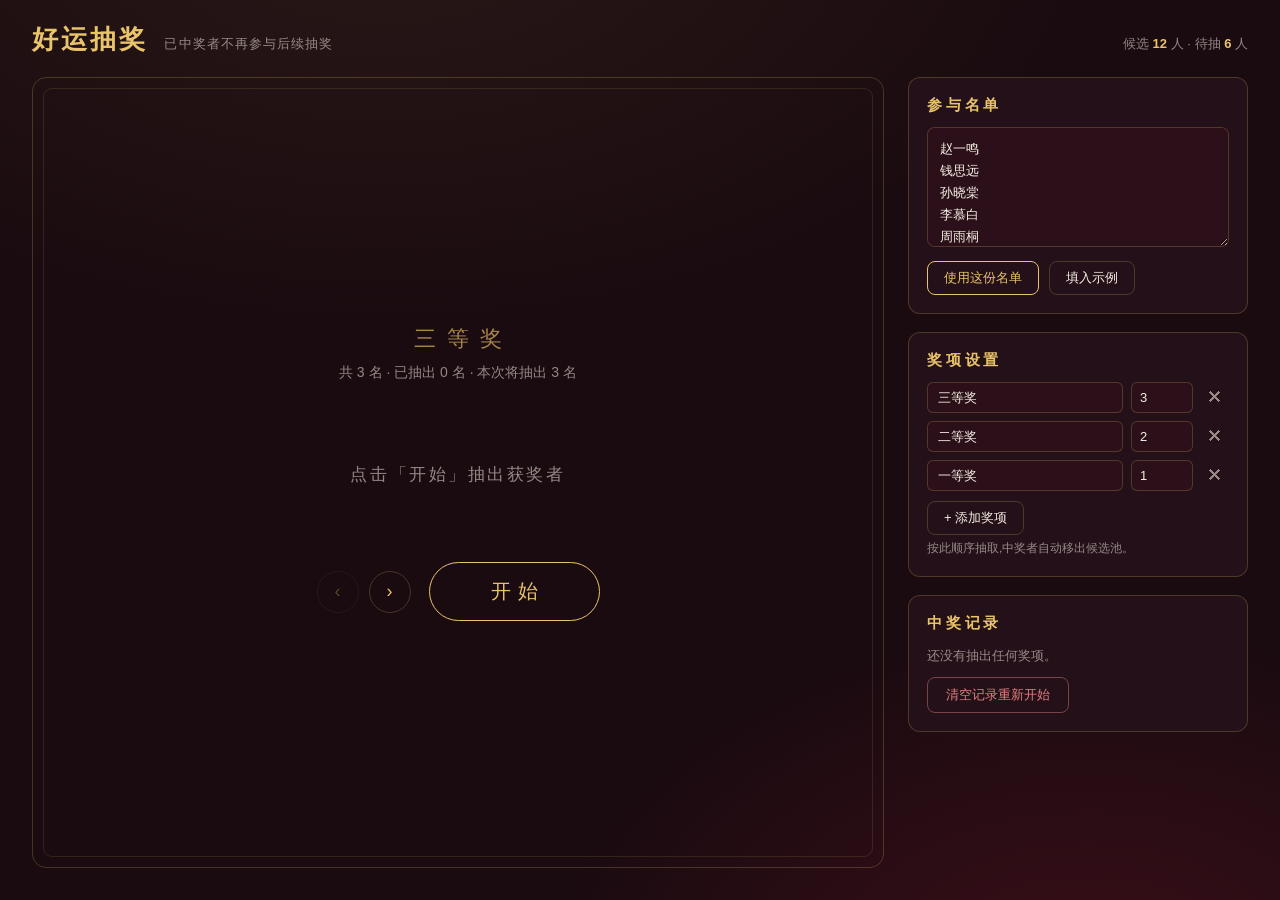
==== lottery.html @ 7a5705f5 "22 #comment 新增网页版抽奖程序:多奖项等级、不放回抽取、滚动动画" ====
<!DOCTYPE html>
<html lang="zh-CN">
<head>
<meta charset="UTF-8">
<meta name="viewport" content="width=device-width, initial-scale=1.0">
<title>好运抽奖</title>
<style>
  :root {
    --bg: #1a0b10;
    --bg-soft: #2b1019;
    --bg-panel: #241018;
    --gold: #e9c46a;
    --gold-bright: #ffe3a1;
    --gold-dim: #a5854a;
    --ivory: #f5efe4;
    --ivory-dim: rgba(245, 239, 228, .55);
    --line: rgba(233, 196, 106, .22);
    --serif: "Noto Serif SC", "Songti SC", "STSong", "SimSun", serif;
    --sans: "PingFang SC", "Hiragino Sans GB", "Microsoft YaHei", sans-serif;
  }
  * { box-sizing: border-box; margin: 0; padding: 0; }
  html, body { height: 100%; }
  body {
    font-family: var(--sans);
    background:
      radial-gradient(1200px 700px at 30% -10%, rgba(233, 196, 106, .07), transparent 60%),
      radial-gradient(900px 600px at 85% 110%, rgba(120, 20, 40, .35), transparent 60%),
      var(--bg);
    color: var(--ivory);
    display: flex;
    flex-direction: column;
  }

  header {
    padding: 22px 32px 0;
    display: flex;
    align-items: baseline;
    gap: 16px;
  }
  header h1 {
    font-family: var(--serif);
    font-weight: 600;
    font-size: 26px;
    letter-spacing: .12em;
    color: var(--gold);
  }
  header .sub {
    font-size: 13px;
    color: var(--ivory-dim);
    letter-spacing: .08em;
  }
  header .status {
    margin-left: auto;
    font-size: 13px;
    color: var(--ivory-dim);
  }
  header .status b { color: var(--gold); font-weight: 600; }

  main {
    flex: 1;
    display: flex;
    gap: 0;
    padding: 20px 32px 32px;
    min-height: 0;
  }

  /* ---------- 左侧舞台 ---------- */
  .stage {
    flex: 1;
    display: flex;
    flex-direction: column;
    align-items: center;
    justify-content: center;
    text-align: center;
    border: 1px solid var(--line);
    border-radius: 14px;
    padding: 40px 32px;
    position: relative;
    overflow: hidden;
  }
  .stage::before {
    content: "";
    position: absolute;
    inset: 10px;
    border: 1px solid rgba(233, 196, 106, .12);
    border-radius: 9px;
    pointer-events: none;
  }
  .prize-title {
    font-family: var(--serif);
    font-size: 22px;
    letter-spacing: .5em;
    text-indent: .5em;
    color: var(--gold-dim);
  }
  .prize-meta {
    margin-top: 10px;
    font-size: 14px;
    color: var(--ivory-dim);
  }

  .reel {
    margin: 44px 0 40px;
    min-height: 96px;
    display: flex;
    flex-wrap: wrap;
    justify-content: center;
    align-items: center;
    gap: 14px 36px;
    max-width: 100%;
  }
  .reel .name {
    font-family: var(--serif);
    font-size: clamp(38px, 7vw, 72px);
    font-weight: 600;
    letter-spacing: .1em;
    color: var(--ivory);
    transition: opacity .12s;
  }
  .reel.rolling .name { color: var(--ivory-dim); }
  .reel.settled .name {
    color: var(--gold-bright);
    text-shadow: 0 0 34px rgba(233, 196, 106, .45);
  }
  .reel.settled .name .suffix {
    font-size: .42em;
    color: var(--gold);
    letter-spacing: .2em;
    margin-left: .3em;
  }
  .reel .placeholder {
    font-size: 17px;
    color: var(--ivory-dim);
    letter-spacing: .15em;
  }

  .controls { display: flex; gap: 18px; align-items: center; }
  .btn-draw {
    font-family: var(--serif);
    font-size: 20px;
    letter-spacing: .35em;
    text-indent: .35em;
    padding: 15px 54px;
    border-radius: 999px;
    cursor: pointer;
    border: 1px solid var(--gold);
    background: transparent;
    color: var(--gold);
    transition: background .2s, color .2s, box-shadow .2s;
  }
  .btn-draw:hover:not(:disabled) {
    background: rgba(233, 196, 106, .12);
    box-shadow: 0 0 30px rgba(233, 196, 106, .18);
  }
  .btn-draw.stop {
    background: var(--gold);
    color: #241018;
    border-color: var(--gold);
  }
  .btn-draw.stop:hover { box-shadow: 0 0 36px rgba(233, 196, 106, .5); }
  .btn-draw:disabled { opacity: .35; cursor: not-allowed; }
  .btn-draw:focus-visible, button:focus-visible, input:focus-visible, textarea:focus-visible {
    outline: 2px solid var(--gold-bright);
    outline-offset: 2px;
  }
  .prize-nav {
    display: flex;
    gap: 10px;
  }
  .btn-nav {
    width: 42px; height: 42px;
    border-radius: 50%;
    border: 1px solid var(--line);
    background: transparent;
    color: var(--gold);
    font-size: 18px;
    cursor: pointer;
  }
  .btn-nav:hover:not(:disabled) { background: rgba(233, 196, 106, .1); }
  .btn-nav:disabled { opacity: .3; cursor: not-allowed; }

  /* ---------- 右侧栏 ---------- */
  .panel {
    width: 340px;
    margin-left: 24px;
    display: flex;
    flex-direction: column;
    gap: 18px;
    overflow-y: auto;
    flex-shrink: 0;
  }
  .card {
    background: var(--bg-panel);
    border: 1px solid var(--line);
    border-radius: 12px;
    padding: 18px;
  }
  .card h2 {
    font-family: var(--serif);
    font-size: 15px;
    font-weight: 600;
    letter-spacing: .25em;
    color: var(--gold);
    margin-bottom: 12px;
  }

  textarea {
    width: 100%;
    height: 120px;
    resize: vertical;
    background: var(--bg-soft);
    border: 1px solid var(--line);
    border-radius: 8px;
    color: var(--ivory);
    font-family: var(--sans);
    font-size: 13px;
    line-height: 1.7;
    padding: 10px 12px;
  }
  .row-btns { display: flex; gap: 10px; margin-top: 10px; }
  .btn {
    padding: 7px 16px;
    border-radius: 8px;
    border: 1px solid var(--line);
    background: transparent;
    color: var(--ivory);
    font-size: 13px;
    cursor: pointer;
  }
  .btn:hover { background: rgba(233, 196, 106, .1); }
  .btn.primary { border-color: var(--gold); color: var(--gold); }

  .prize-row {
    display: flex;
    gap: 8px;
    align-items: center;
    margin-bottom: 8px;
  }
  .prize-row input[type="text"] {
    flex: 1;
    min-width: 0;
    background: var(--bg-soft);
    border: 1px solid var(--line);
    border-radius: 6px;
    color: var(--ivory);
    padding: 7px 10px;
    font-size: 13px;
  }
  .prize-row input[type="number"] {
    width: 62px;
    background: var(--bg-soft);
    border: 1px solid var(--line);
    border-radius: 6px;
    color: var(--ivory);
    padding: 7px 8px;
    font-size: 13px;
  }
  .prize-row .btn-del {
    width: 28px; height: 28px;
    border: none;
    background: transparent;
    color: var(--ivory-dim);
    font-size: 16px;
    cursor: pointer;
    border-radius: 6px;
    flex-shrink: 0;
  }
  .prize-row .btn-del:hover { color: #e08080; background: rgba(224, 128, 128, .1); }
  .hint { font-size: 12px; color: var(--ivory-dim); margin-top: 4px; line-height: 1.6; }

  .result-list { display: flex; flex-direction: column; gap: 12px; }
  .result-item .r-name {
    font-family: var(--serif);
    font-size: 14px;
    letter-spacing: .2em;
    color: var(--gold);
    margin-bottom: 6px;
  }
  .result-item .r-people {
    font-size: 14px;
    line-height: 1.8;
    color: var(--ivory);
  }
  .result-item .r-people span { margin-right: 12px; }
  .empty-tip { font-size: 13px; color: var(--ivory-dim); line-height: 1.7; }

  .btn-reset {
    align-self: flex-start;
    padding: 8px 18px;
    border-radius: 8px;
    border: 1px solid rgba(224, 128, 128, .45);
    background: transparent;
    color: #e08080;
    font-size: 13px;
    cursor: pointer;
  }
  .btn-reset:hover { background: rgba(224, 128, 128, .1); }

  /* ---------- 响应式 ---------- */
  @media (max-width: 860px) {
    main { flex-direction: column; padding: 16px; }
    .panel { width: 100%; margin-left: 0; }
    header { padding: 16px 16px 0; }
    .stage { padding: 28px 16px; }
  }

  @media (prefers-reduced-motion: reduce) {
    .reel .name { transition: none; }
    .btn-draw { transition: none; }
  }
</style>
</head>
<body>

<header>
  <h1>好运抽奖</h1>
  <span class="sub">已中奖者不再参与后续抽奖</span>
  <span class="status">候选 <b id="statPool">0</b> 人 · 待抽 <b id="statRemain">0</b> 人</span>
</header>

<main>
  <section class="stage">
    <div class="prize-title" id="prizeTitle">—</div>
    <div class="prize-meta" id="prizeMeta"></div>
    <div class="reel" id="reel"><span class="placeholder">先在右侧填写名单</span></div>
    <div class="controls">
      <div class="prize-nav">
        <button class="btn-nav" id="prevPrize" title="上一个奖项">‹</button>
        <button class="btn-nav" id="nextPrize" title="下一个奖项">›</button>
      </div>
      <button class="btn-draw" id="drawBtn">开始</button>
    </div>
  </section>

  <aside class="panel">
    <div class="card">
      <h2>参与名单</h2>
      <textarea id="roster" placeholder="每行一位,直接粘贴即可&#10;张三&#10;李四"></textarea>
      <div class="row-btns">
        <button class="btn primary" id="applyRoster">使用这份名单</button>
        <button class="btn" id="fillSample">填入示例</button>
      </div>
    </div>

    <div class="card">
      <h2>奖项设置</h2>
      <div id="prizeRows"></div>
      <div class="row-btns">
        <button class="btn" id="addPrize">+ 添加奖项</button>
      </div>
      <p class="hint">按此顺序抽取,中奖者自动移出候选池。</p>
    </div>

    <div class="card">
      <h2>中奖记录</h2>
      <div class="result-list" id="results">
        <p class="empty-tip">还没有抽出任何奖项。</p>
      </div>
      <div class="row-btns">
        <button class="btn-reset" id="resetBtn">清空记录重新开始</button>
      </div>
    </div>
  </aside>
</main>

<script>
(function () {
  "use strict";

  var $ = function (id) { return document.getElementById(id); };
  var rosterEl = $("roster"), reelEl = $("reel"), drawBtn = $("drawBtn"),
      prizeTitleEl = $("prizeTitle"), prizeMetaEl = $("prizeMeta"),
      resultsEl = $("results"), prizeRowsEl = $("prizeRows"),
      statPoolEl = $("statPool"), statRemainEl = $("statRemain"),
      prevBtn = $("prevPrize"), nextBtn = $("nextPrize");

  var state = {
    pool: [],        // 候选池(已移除中奖者)
    prizes: [        // { name, count }
      { name: "三等奖", count: 3 },
      { name: "二等奖", count: 2 },
      { name: "一等奖", count: 1 }
    ],
    winners: [ [], [], [] ],  // 与 prizes 索引对应
    current: 0,      // 当前奖项索引
    rolling: false,
    timer: null
  };

  var SAMPLE = ["赵一鸣", "钱思远", "孙晓棠", "李慕白", "周雨桐", "吴天佑",
                "郑安琪", "王泽宇", "冯可欣", "陈嘉树", "褚月华", "卫东黎"];

  /* ---------- 名单 ---------- */

  function parseRoster(text) {
    var seen = {}, list = [];
    text.split(/\r?\n/).forEach(function (line) {
      var name = line.trim();
      if (name && !seen[name]) { seen[name] = true; list.push(name); }
    });
    return list;
  }

  function applyRoster() {
    if (state.rolling) return;
    var list = parseRoster(rosterEl.value);
    if (!list.length) {
      alert("名单是空的:请至少填写一位参与者。");
      return;
    }
    state.pool = list.slice();
    resetResults(false);
    renderAll();
  }

  /* ---------- 奖项 ---------- */

  function remainingOf(i) {
    var p = state.prizes[i];
    if (!p) return 0;
    return Math.max(0, p.count - state.winners[i].length);
  }

  function readPrizeInputs() {
    var rows = prizeRowsEl.querySelectorAll(".prize-row");
    state.prizes = [];
    rows.forEach(function (row) {
      var name = row.querySelector("input[type=text]").value.trim() || "未命名奖项";
      var count = Math.max(1, parseInt(row.querySelector("input[type=number]").value, 10) || 1);
      state.prizes.push({ name: name, count: count });
    });
    // 中奖记录随奖项行同步增删
    var winners = [];
    rows.forEach(function (row, i) {
      winners.push(state.winners[i] ? state.winners[i].slice() : []);
    });
    state.winners = winners;
    state.current = Math.min(state.current, Math.max(0, state.prizes.length - 1));
  }

  function renderPrizeRows() {
    prizeRowsEl.innerHTML = "";
    state.prizes.forEach(function (p, i) {
      var row = document.createElement("div");
      row.className = "prize-row";
      row.innerHTML =
        '<input type="text" value="" aria-label="奖项名称">' +
        '<input type="number" min="1" value="" aria-label="中奖人数">' +
        '<button class="btn-del" title="删除该奖项">✕</button>';
      row.querySelector("input[type=text]").value = p.name;
      row.querySelector("input[type=number]").value = p.count;
      row.querySelector("input[type=text]").addEventListener("input", function () {
        this.value && (state.prizes[i].name = this.value.trim() || "未命名奖项");
        renderPrizeMeta(); renderResults();
      });
      row.querySelector("input[type=number]").addEventListener("input", function () {
        var v = Math.max(1, parseInt(this.value, 10) || 1);
        state.prizes[i].count = v;
        renderPrizeMeta(); updateStats();
      });
      row.querySelector(".btn-del").addEventListener("click", function () {
        if (state.rolling) return;
        state.prizes.splice(i, 1);
        state.winners.splice(i, 1);
        if (state.current >= state.prizes.length) state.current = state.prizes.length - 1;
        renderPrizeRows(); renderAll();
      });
      prizeRowsEl.appendChild(row);
    });
  }

  /* ---------- 渲染 ---------- */

  function renderPrizeMeta() {
    var p = state.prizes[state.current];
    if (!p) {
      prizeTitleEl.textContent = "—";
      prizeMetaEl.textContent = "请在右侧添加奖项";
      return;
    }
    prizeTitleEl.textContent = p.name;
    var left = remainingOf(state.current);
    var drawn = state.winners[state.current].length;
    prizeMetaEl.textContent = "共 " + p.count + " 名 · 已抽出 " + drawn + " 名" +
      (left ? " · 本次将抽出 " + left + " 名" : " · 本奖项已抽完");
  }

  function renderReel(names, mode) {
    reelEl.className = "reel " + (mode || "");
    reelEl.innerHTML = "";
    if (!names || !names.length) {
      var tip = document.createElement("span");
      tip.className = "placeholder";
      tip.textContent = mode === "settled"
        ? "本奖项已抽完,切换到下一个奖项吧"
        : (state.pool.length ? "点击「开始」抽出获奖者" : "先在右侧填写名单");
      reelEl.appendChild(tip);
      return;
    }
    names.forEach(function (n, idx) {
      var el = document.createElement("span");
      el.className = "name";
      el.textContent = n;
      if (mode === "settled" && names.length > 1) {
        var suf = document.createElement("span");
        suf.className = "suffix";
        suf.textContent = "第 " + (idx + 1) + " 名";
        el.appendChild(suf);
      }
      reelEl.appendChild(el);
    });
  }

  function renderResults() {
    resultsEl.innerHTML = "";
    var any = false;
    state.prizes.forEach(function (p, i) {
      if (!state.winners[i] || !state.winners[i].length) return;
      any = true;
      var item = document.createElement("div");
      item.className = "result-item";
      var name = document.createElement("div");
      name.className = "r-name";
      name.textContent = p.name;
      var people = document.createElement("div");
      people.className = "r-people";
      state.winners[i].forEach(function (w) {
        var s = document.createElement("span");
        s.textContent = w;
        people.appendChild(s);
      });
      item.appendChild(name);
      item.appendChild(people);
      resultsEl.appendChild(item);
    });
    if (!any) {
      var tip = document.createElement("p");
      tip.className = "empty-tip";
      tip.textContent = "还没有抽出任何奖项。";
      resultsEl.appendChild(tip);
    }
  }

  function updateStats() {
    statPoolEl.textContent = state.pool.length;
    var remain = 0;
    state.prizes.forEach(function (p, i) { remain += remainingOf(i); });
    statRemainEl.textContent = Math.min(remain, state.pool.length);
  }

  function renderNav() {
    prevBtn.disabled = state.current <= 0;
    nextBtn.disabled = state.current >= state.prizes.length - 1;
  }

  function renderAll() {
    renderPrizeMeta();
    renderReel(null, "");
    renderResults();
    updateStats();
    renderNav();
    drawBtn.textContent = "开始";
    drawBtn.classList.remove("stop");
  }

  /* ---------- 抽奖 ---------- */

  function sample(list, n) {
    var arr = list.slice();
    for (var i = arr.length - 1; i > 0; i--) {
      var j = Math.floor(Math.random() * (i + 1));
      var t = arr[i]; arr[i] = arr[j]; arr[j] = t;
    }
    return arr.slice(0, n);
  }

  var DELAYS = [55, 60, 68, 80, 95, 115, 145, 185, 240, 320, 420];

  function startRolling() {
    var p = state.prizes[state.current];
    if (!p) { alert("请先在右侧添加奖项。"); return; }
    var n = remainingOf(state.current);
    if (n <= 0) { alert("「" + p.name + "」已抽完,请切换到下一个奖项。"); return; }
    if (state.pool.length < n) {
      alert("候选只剩 " + state.pool.length + " 人,不够抽出 " + n + " 名。\n可降低奖项人数或清空记录重新开始。");
      return;
    }
    state.rolling = true;
    drawBtn.textContent = "停 止";
    drawBtn.classList.add("stop");
    renderReel(sample(state.pool, Math.min(n, state.pool.length)), "rolling");

    var step = 0;
    var reduced = window.matchMedia("(prefers-reduced-motion: reduce)").matches;
    if (reduced) { finalize(); return; }

    (function tick() {
      renderReel(sample(state.pool, Math.min(n, state.pool.length)), "rolling");
      step++;
      if (step < DELAYS.length) {
        state.timer = setTimeout(tick, DELAYS[step]);
      } else {
        finalize();
      }
    })();
  }

  function finalize() {
    clearTimeout(state.timer);
    var p = state.prizes[state.current];
    var n = Math.min(remainingOf(state.current), state.pool.length);
    var picked = sample(state.pool, n);
    picked.forEach(function (w) {
      state.pool.splice(state.pool.indexOf(w), 1);
      state.winners[state.current].push(w);
    });
    state.rolling = false;
    drawBtn.textContent = "开始";
    drawBtn.classList.remove("stop");
    renderReel(picked, "settled");
    renderResults();
    renderPrizeMeta();
    updateStats();
    renderNav();
    // 当前奖项抽完且后面还有未抽完的奖项,自动切过去
    if (remainingOf(state.current) === 0) {
      for (var i = state.current + 1; i < state.prizes.length; i++) {
        if (remainingOf(i) > 0) { state.current = i; break; }
      }
      renderPrizeMeta();
      renderNav();
    }
  }

  function stopRolling() {
    if (!state.rolling) return;
    finalize();
  }

  /* ---------- 重置 ---------- */

  function resetResults(repaint) {
    state.winners = state.prizes.map(function () { return []; });
    state.current = 0;
    // 池 = 名单原文重新解析
    state.pool = parseRoster(rosterEl.value);
    state.rolling = false;
    clearTimeout(state.timer);
    if (repaint !== false) renderAll();
  }

  /* ---------- 事件 ---------- */

  drawBtn.addEventListener("click", function () {
    state.rolling ? stopRolling() : startRolling();
  });
  prevBtn.addEventListener("click", function () {
    if (state.rolling) return;
    if (state.current > 0) { state.current--; renderPrizeMeta(); renderReel(null, ""); renderNav(); }
  });
  nextBtn.addEventListener("click", function () {
    if (state.rolling) return;
    if (state.current < state.prizes.length - 1) { state.current++; renderPrizeMeta(); renderReel(null, ""); renderNav(); }
  });
  $("applyRoster").addEventListener("click", applyRoster);
  $("fillSample").addEventListener("click", function () {
    rosterEl.value = SAMPLE.join("\n");
  });
  $("addPrize").addEventListener("click", function () {
    if (state.rolling) return;
    readPrizeInputs();
    state.prizes.push({ name: "新奖项", count: 1 });
    state.winners.push([]);
    renderPrizeRows(); renderPrizeMeta(); renderNav(); updateStats();
  });
  $("resetBtn").addEventListener("click", function () {
    if (state.rolling) return;
    if (!confirm("确定清空全部中奖记录并恢复完整名单吗?")) return;
    resetResults(true);
  });

  /* ---------- 初始 ---------- */

  rosterEl.value = SAMPLE.join("\n");
  applyRoster();
  renderPrizeRows();
})();
</script>
</body>
</html>
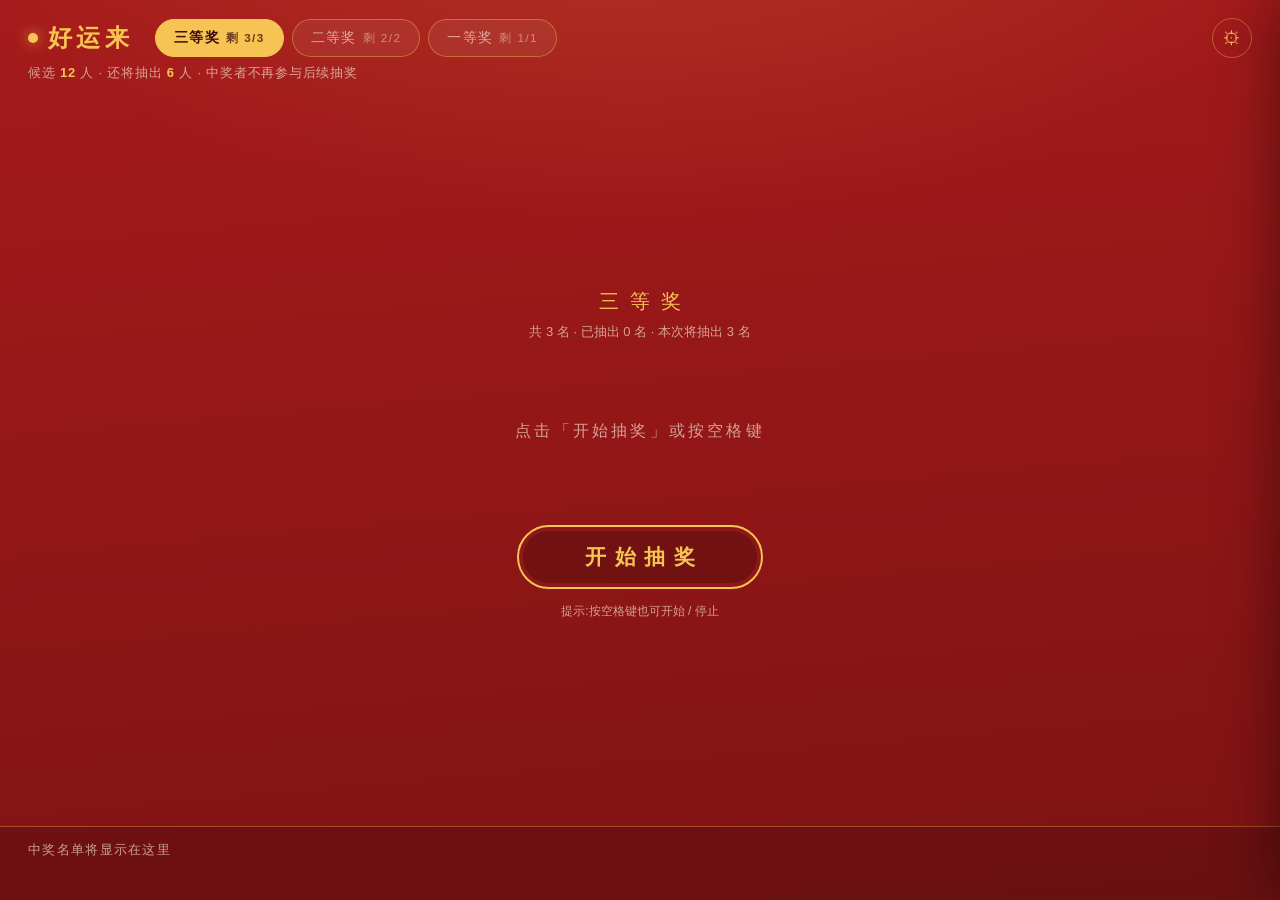
==== commit 84bdde71: "22 #comment 重写抽奖程序视觉版:朱砂红提金配色、奖项标签页、设置抽屉、空格键操作" ====
--- a/lottery.html
+++ b/lottery.html
@@ -3,18 +3,17 @@
 <head>
 <meta charset="UTF-8">
 <meta name="viewport" content="width=device-width, initial-scale=1.0">
-<title>好运抽奖</title>
+<title>好运来 · 抽奖</title>
 <style>
   :root {
-    --bg: #1a0b10;
-    --bg-soft: #2b1019;
-    --bg-panel: #241018;
-    --gold: #e9c46a;
-    --gold-bright: #ffe3a1;
-    --gold-dim: #a5854a;
-    --ivory: #f5efe4;
-    --ivory-dim: rgba(245, 239, 228, .55);
-    --line: rgba(233, 196, 106, .22);
+    --red: #a61b1b;
+    --red-deep: #7e1214;
+    --red-panel: #8f1919;
+    --gold: #f6c453;
+    --gold-deep: #d9a441;
+    --ivory: #fff6e3;
+    --ivory-dim: rgba(255, 246, 227, .62);
+    --ink: #3d0a0a;
     --serif: "Noto Serif SC", "Songti SC", "STSong", "SimSun", serif;
     --sans: "PingFang SC", "Hiragino Sans GB", "Microsoft YaHei", sans-serif;
   }
@@ -23,48 +22,85 @@
   body {
     font-family: var(--sans);
     background:
-      radial-gradient(1200px 700px at 30% -10%, rgba(233, 196, 106, .07), transparent 60%),
-      radial-gradient(900px 600px at 85% 110%, rgba(120, 20, 40, .35), transparent 60%),
-      var(--bg);
+      radial-gradient(1000px 520px at 50% -140px, rgba(246, 196, 83, .16), transparent 70%),
+      linear-gradient(175deg, var(--red) 0%, var(--red-deep) 100%);
     color: var(--ivory);
     display: flex;
     flex-direction: column;
-  }
-
+    overflow: hidden;
+  }
+
+  /* ---------- 顶部:品牌 + 奖项标签页 + 设置 ---------- */
   header {
-    padding: 22px 32px 0;
-    display: flex;
-    align-items: baseline;
-    gap: 16px;
-  }
-  header h1 {
+    display: flex;
+    align-items: center;
+    gap: 22px;
+    padding: 18px 28px 0;
+    flex-wrap: wrap;
+  }
+  .brand {
     font-family: var(--serif);
+    font-weight: 700;
+    font-size: 24px;
+    letter-spacing: .18em;
+    color: var(--gold);
+    display: flex;
+    align-items: center;
+    gap: 10px;
+  }
+  .brand::before {
+    content: "";
+    width: 10px; height: 10px;
+    border-radius: 50%;
+    background: var(--gold);
+    box-shadow: 0 0 14px rgba(246, 196, 83, .8);
+  }
+  .tabs { display: flex; gap: 8px; flex-wrap: wrap; }
+  .tab {
+    font-family: var(--sans);
+    font-size: 14px;
+    letter-spacing: .1em;
+    padding: 9px 18px;
+    border-radius: 999px;
+    border: 1px solid rgba(246, 196, 83, .4);
+    background: rgba(255, 246, 227, .06);
+    color: var(--ivory-dim);
+    cursor: pointer;
+  }
+  .tab small { opacity: .75; margin-left: 6px; }
+  .tab:hover { background: rgba(255, 246, 227, .12); }
+  .tab.active {
+    background: var(--gold);
+    color: var(--ink);
+    border-color: var(--gold);
     font-weight: 600;
-    font-size: 26px;
-    letter-spacing: .12em;
+  }
+  .tab.done { opacity: .45; }
+  .tab:focus-visible, button:focus-visible, input:focus-visible, textarea:focus-visible {
+    outline: 2px solid var(--gold);
+    outline-offset: 2px;
+  }
+  .btn-gear {
+    margin-left: auto;
+    width: 40px; height: 40px;
+    border-radius: 50%;
+    border: 1px solid rgba(246, 196, 83, .4);
+    background: transparent;
     color: var(--gold);
-  }
-  header .sub {
+    font-size: 18px;
+    cursor: pointer;
+  }
+  .btn-gear:hover { background: rgba(255, 246, 227, .1); }
+
+  .statusbar {
+    padding: 6px 28px 0;
     font-size: 13px;
     color: var(--ivory-dim);
-    letter-spacing: .08em;
-  }
-  header .status {
-    margin-left: auto;
-    font-size: 13px;
-    color: var(--ivory-dim);
-  }
-  header .status b { color: var(--gold); font-weight: 600; }
-
-  main {
-    flex: 1;
-    display: flex;
-    gap: 0;
-    padding: 20px 32px 32px;
-    min-height: 0;
-  }
-
-  /* ---------- 左侧舞台 ---------- */
+    letter-spacing: .06em;
+  }
+  .statusbar b { color: var(--gold); font-weight: 600; }
+
+  /* ---------- 舞台 ---------- */
   .stage {
     flex: 1;
     display: flex;
@@ -72,296 +108,269 @@
     align-items: center;
     justify-content: center;
     text-align: center;
-    border: 1px solid var(--line);
-    border-radius: 14px;
-    padding: 40px 32px;
-    position: relative;
-    overflow: hidden;
-  }
-  .stage::before {
-    content: "";
-    position: absolute;
-    inset: 10px;
-    border: 1px solid rgba(233, 196, 106, .12);
-    border-radius: 9px;
-    pointer-events: none;
-  }
-  .prize-title {
+    min-height: 0;
+    padding: 12px 28px;
+  }
+  .stage .label {
     font-family: var(--serif);
-    font-size: 22px;
-    letter-spacing: .5em;
-    text-indent: .5em;
-    color: var(--gold-dim);
-  }
-  .prize-meta {
-    margin-top: 10px;
-    font-size: 14px;
+    font-size: 20px;
+    letter-spacing: .55em;
+    text-indent: .55em;
+    color: var(--gold);
+  }
+  .stage .label-sub {
+    margin-top: 8px;
+    font-size: 13px;
     color: var(--ivory-dim);
   }
 
   .reel {
-    margin: 44px 0 40px;
-    min-height: 96px;
+    margin: 30px 0 34px;
     display: flex;
     flex-wrap: wrap;
     justify-content: center;
     align-items: center;
-    gap: 14px 36px;
+    gap: 18px 44px;
     max-width: 100%;
+    min-height: 120px;
   }
   .reel .name {
-    font-family: var(--serif);
-    font-size: clamp(38px, 7vw, 72px);
-    font-weight: 600;
-    letter-spacing: .1em;
+    font-family: var(--sans);
+    font-weight: 700;
+    font-size: clamp(44px, 8vw, 88px);
+    letter-spacing: .06em;
     color: var(--ivory);
-    transition: opacity .12s;
+    line-height: 1.15;
+    animation: drop .28s ease-out;
   }
   .reel.rolling .name { color: var(--ivory-dim); }
   .reel.settled .name {
-    color: var(--gold-bright);
-    text-shadow: 0 0 34px rgba(233, 196, 106, .45);
-  }
-  .reel.settled .name .suffix {
-    font-size: .42em;
     color: var(--gold);
+    text-shadow: 0 4px 26px rgba(61, 10, 10, .55);
+  }
+  .reel.settled .name:nth-child(2) { animation-delay: .08s; }
+  .reel.settled .name:nth-child(3) { animation-delay: .16s; }
+  .reel.settled .name:nth-child(4) { animation-delay: .24s; }
+  .reel.settled .name:nth-child(5) { animation-delay: .32s; }
+  @keyframes drop {
+    from { opacity: 0; transform: translateY(-26px); }
+    to   { opacity: 1; transform: translateY(0); }
+  }
+  .reel .placeholder {
+    font-size: 16px;
+    color: var(--ivory-dim);
     letter-spacing: .2em;
-    margin-left: .3em;
-  }
-  .reel .placeholder {
-    font-size: 17px;
-    color: var(--ivory-dim);
-    letter-spacing: .15em;
-  }
-
-  .controls { display: flex; gap: 18px; align-items: center; }
-  .btn-draw {
+  }
+
+  .draw-btn {
     font-family: var(--serif);
-    font-size: 20px;
-    letter-spacing: .35em;
-    text-indent: .35em;
-    padding: 15px 54px;
+    font-size: 21px;
+    font-weight: 600;
+    letter-spacing: .4em;
+    text-indent: .4em;
+    padding: 16px 58px;
     border-radius: 999px;
     cursor: pointer;
-    border: 1px solid var(--gold);
-    background: transparent;
+    border: 2px solid var(--gold);
     color: var(--gold);
-    transition: background .2s, color .2s, box-shadow .2s;
-  }
-  .btn-draw:hover:not(:disabled) {
-    background: rgba(233, 196, 106, .12);
-    box-shadow: 0 0 30px rgba(233, 196, 106, .18);
-  }
-  .btn-draw.stop {
+    background: rgba(61, 10, 10, .35);
+    box-shadow: inset 0 0 0 4px rgba(166, 27, 27, .6);
+    transition: transform .15s, box-shadow .2s, background .2s;
+  }
+  .draw-btn:hover:not(:disabled) {
+    transform: translateY(-2px);
+    box-shadow: inset 0 0 0 4px rgba(166, 27, 27, .6), 0 10px 34px rgba(0, 0, 0, .3);
+  }
+  .draw-btn.stop {
     background: var(--gold);
-    color: #241018;
-    border-color: var(--gold);
-  }
-  .btn-draw.stop:hover { box-shadow: 0 0 36px rgba(233, 196, 106, .5); }
-  .btn-draw:disabled { opacity: .35; cursor: not-allowed; }
-  .btn-draw:focus-visible, button:focus-visible, input:focus-visible, textarea:focus-visible {
-    outline: 2px solid var(--gold-bright);
-    outline-offset: 2px;
-  }
-  .prize-nav {
-    display: flex;
-    gap: 10px;
-  }
-  .btn-nav {
-    width: 42px; height: 42px;
-    border-radius: 50%;
-    border: 1px solid var(--line);
-    background: transparent;
+    color: var(--ink);
+    box-shadow: 0 0 0 4px rgba(255, 246, 227, .25);
+  }
+  .draw-btn:disabled { opacity: .4; cursor: not-allowed; }
+  .kbd-hint { margin-top: 14px; font-size: 12px; color: var(--ivory-dim); }
+
+  /* ---------- 底部:中奖横条 ---------- */
+  .winbar {
+    border-top: 1px solid rgba(246, 196, 83, .35);
+    background: rgba(61, 10, 10, .3);
+    padding: 14px 28px;
+    display: flex;
+    gap: 34px;
+    align-items: flex-start;
+    overflow-x: auto;
+    min-height: 74px;
+  }
+  .winbar .group { flex-shrink: 0; }
+  .winbar .g-title {
+    font-family: var(--serif);
+    font-size: 13px;
+    letter-spacing: .3em;
     color: var(--gold);
-    font-size: 18px;
-    cursor: pointer;
-  }
-  .btn-nav:hover:not(:disabled) { background: rgba(233, 196, 106, .1); }
-  .btn-nav:disabled { opacity: .3; cursor: not-allowed; }
-
-  /* ---------- 右侧栏 ---------- */
-  .panel {
-    width: 340px;
-    margin-left: 24px;
+    margin-bottom: 5px;
+  }
+  .winbar .g-people { font-size: 15px; letter-spacing: .04em; }
+  .winbar .g-people span { margin-right: 14px; color: var(--ivory); }
+  .winbar .empty { font-size: 13px; color: var(--ivory-dim); letter-spacing: .1em; }
+
+  /* ---------- 设置抽屉 ---------- */
+  .scrim {
+    position: fixed; inset: 0;
+    background: rgba(30, 4, 4, .5);
+    opacity: 0;
+    pointer-events: none;
+    transition: opacity .25s;
+    z-index: 9;
+  }
+  .drawer {
+    position: fixed;
+    top: 0; right: 0; bottom: 0;
+    width: min(380px, 100vw);
+    background: var(--red-panel);
+    border-left: 1px solid rgba(246, 196, 83, .4);
+    box-shadow: -18px 0 50px rgba(0, 0, 0, .35);
+    transform: translateX(102%);
+    transition: transform .3s ease;
+    z-index: 10;
+    padding: 24px 22px;
+    overflow-y: auto;
     display: flex;
     flex-direction: column;
-    gap: 18px;
-    overflow-y: auto;
-    flex-shrink: 0;
-  }
-  .card {
-    background: var(--bg-panel);
-    border: 1px solid var(--line);
-    border-radius: 12px;
-    padding: 18px;
-  }
-  .card h2 {
+    gap: 20px;
+  }
+  body.drawer-open .scrim { opacity: 1; pointer-events: auto; }
+  body.drawer-open .drawer { transform: translateX(0); }
+  .drawer h2 {
     font-family: var(--serif);
     font-size: 15px;
-    font-weight: 600;
-    letter-spacing: .25em;
+    letter-spacing: .3em;
     color: var(--gold);
-    margin-bottom: 12px;
-  }
-
-  textarea {
-    width: 100%;
-    height: 120px;
-    resize: vertical;
-    background: var(--bg-soft);
-    border: 1px solid var(--line);
+  }
+  .drawer .card-head {
+    display: flex;
+    align-items: center;
+    justify-content: space-between;
+  }
+  .drawer .close {
+    border: none;
+    background: transparent;
+    color: var(--ivory-dim);
+    font-size: 20px;
+    cursor: pointer;
+    padding: 2px 8px;
+  }
+  .drawer .close:hover { color: var(--ivory); }
+
+  textarea, .drawer input[type=text], .drawer input[type=number] {
+    background: rgba(61, 10, 10, .45);
+    border: 1px solid rgba(246, 196, 83, .35);
     border-radius: 8px;
     color: var(--ivory);
     font-family: var(--sans);
     font-size: 13px;
-    line-height: 1.7;
-    padding: 10px 12px;
-  }
-  .row-btns { display: flex; gap: 10px; margin-top: 10px; }
+    padding: 8px 10px;
+  }
+  textarea { width: 100%; height: 130px; resize: vertical; line-height: 1.7; }
+
+  .row-btns { display: flex; gap: 10px; margin-top: 10px; flex-wrap: wrap; }
   .btn {
     padding: 7px 16px;
     border-radius: 8px;
-    border: 1px solid var(--line);
+    border: 1px solid rgba(246, 196, 83, .45);
     background: transparent;
     color: var(--ivory);
     font-size: 13px;
     cursor: pointer;
   }
-  .btn:hover { background: rgba(233, 196, 106, .1); }
-  .btn.primary { border-color: var(--gold); color: var(--gold); }
-
-  .prize-row {
-    display: flex;
-    gap: 8px;
-    align-items: center;
-    margin-bottom: 8px;
-  }
-  .prize-row input[type="text"] {
-    flex: 1;
-    min-width: 0;
-    background: var(--bg-soft);
-    border: 1px solid var(--line);
-    border-radius: 6px;
-    color: var(--ivory);
-    padding: 7px 10px;
-    font-size: 13px;
-  }
-  .prize-row input[type="number"] {
-    width: 62px;
-    background: var(--bg-soft);
-    border: 1px solid var(--line);
-    border-radius: 6px;
-    color: var(--ivory);
-    padding: 7px 8px;
-    font-size: 13px;
-  }
+  .btn:hover { background: rgba(255, 246, 227, .12); }
+  .btn.primary { background: var(--gold); color: var(--ink); border-color: var(--gold); font-weight: 600; }
+  .btn.primary:hover { background: var(--gold-deep); }
+
+  .prize-row { display: flex; gap: 8px; align-items: center; margin-bottom: 8px; }
+  .prize-row input[type=text] { flex: 1; min-width: 0; }
+  .prize-row input[type=number] { width: 60px; }
   .prize-row .btn-del {
     width: 28px; height: 28px;
-    border: none;
-    background: transparent;
-    color: var(--ivory-dim);
-    font-size: 16px;
-    cursor: pointer;
-    border-radius: 6px;
-    flex-shrink: 0;
-  }
-  .prize-row .btn-del:hover { color: #e08080; background: rgba(224, 128, 128, .1); }
-  .hint { font-size: 12px; color: var(--ivory-dim); margin-top: 4px; line-height: 1.6; }
-
-  .result-list { display: flex; flex-direction: column; gap: 12px; }
-  .result-item .r-name {
-    font-family: var(--serif);
-    font-size: 14px;
-    letter-spacing: .2em;
-    color: var(--gold);
-    margin-bottom: 6px;
-  }
-  .result-item .r-people {
-    font-size: 14px;
-    line-height: 1.8;
-    color: var(--ivory);
-  }
-  .result-item .r-people span { margin-right: 12px; }
-  .empty-tip { font-size: 13px; color: var(--ivory-dim); line-height: 1.7; }
-
+    border: none; background: transparent;
+    color: var(--ivory-dim); font-size: 15px; cursor: pointer;
+    border-radius: 6px; flex-shrink: 0;
+  }
+  .prize-row .btn-del:hover { color: var(--gold); background: rgba(255, 246, 227, .1); }
+  .hint { font-size: 12px; color: var(--ivory-dim); margin-top: 6px; line-height: 1.6; }
   .btn-reset {
-    align-self: flex-start;
     padding: 8px 18px;
     border-radius: 8px;
-    border: 1px solid rgba(224, 128, 128, .45);
+    border: 1px solid rgba(255, 246, 227, .4);
     background: transparent;
-    color: #e08080;
+    color: var(--ivory);
     font-size: 13px;
     cursor: pointer;
   }
-  .btn-reset:hover { background: rgba(224, 128, 128, .1); }
-
-  /* ---------- 响应式 ---------- */
-  @media (max-width: 860px) {
-    main { flex-direction: column; padding: 16px; }
-    .panel { width: 100%; margin-left: 0; }
-    header { padding: 16px 16px 0; }
-    .stage { padding: 28px 16px; }
-  }
-
+  .btn-reset:hover { background: rgba(255, 246, 227, .12); }
+
+  @media (max-width: 700px) {
+    header { padding: 14px 16px 0; gap: 12px; }
+    .statusbar { padding: 6px 16px 0; }
+    .stage { padding: 10px 14px; }
+    .winbar { padding: 12px 16px; gap: 20px; }
+  }
   @media (prefers-reduced-motion: reduce) {
-    .reel .name { transition: none; }
-    .btn-draw { transition: none; }
+    .reel .name { animation: none; }
+    .drawer, .scrim { transition: none; }
+    .draw-btn { transition: none; }
   }
 </style>
 </head>
 <body>
 
 <header>
-  <h1>好运抽奖</h1>
-  <span class="sub">已中奖者不再参与后续抽奖</span>
-  <span class="status">候选 <b id="statPool">0</b> 人 · 待抽 <b id="statRemain">0</b> 人</span>
+  <div class="brand">好运来</div>
+  <nav class="tabs" id="tabs" aria-label="奖项切换"></nav>
+  <button class="btn-gear" id="gearBtn" title="名单与奖项设置" aria-label="打开设置">⚙</button>
 </header>
-
-<main>
-  <section class="stage">
-    <div class="prize-title" id="prizeTitle">—</div>
-    <div class="prize-meta" id="prizeMeta"></div>
-    <div class="reel" id="reel"><span class="placeholder">先在右侧填写名单</span></div>
-    <div class="controls">
-      <div class="prize-nav">
-        <button class="btn-nav" id="prevPrize" title="上一个奖项">‹</button>
-        <button class="btn-nav" id="nextPrize" title="下一个奖项">›</button>
-      </div>
-      <button class="btn-draw" id="drawBtn">开始</button>
+<div class="statusbar">候选 <b id="statPool">0</b> 人 · 还将抽出 <b id="statRemain">0</b> 人 · 中奖者不再参与后续抽奖</div>
+
+<main class="stage">
+  <div class="label" id="prizeTitle">—</div>
+  <div class="label-sub" id="prizeMeta"></div>
+  <div class="reel" id="reel" aria-live="polite"><span class="placeholder">打开右上角 ⚙ 填写名单</span></div>
+  <button class="draw-btn" id="drawBtn">开始抽奖</button>
+  <div class="kbd-hint">提示:按空格键也可开始 / 停止</div>
+</main>
+
+<footer class="winbar" id="winbar">
+  <span class="empty">中奖名单将显示在这里</span>
+</footer>
+
+<div class="scrim" id="scrim"></div>
+<aside class="drawer" aria-label="设置">
+  <div class="card-head">
+    <h2>参与名单</h2>
+    <button class="close" id="closeDrawer" aria-label="关闭设置">✕</button>
+  </div>
+  <div>
+    <textarea id="roster" placeholder="每行一位,直接粘贴即可&#10;张三&#10;李四"></textarea>
+    <div class="row-btns">
+      <button class="btn primary" id="applyRoster">使用这份名单</button>
+      <button class="btn" id="fillSample">填入示例</button>
     </div>
-  </section>
-
-  <aside class="panel">
-    <div class="card">
-      <h2>参与名单</h2>
-      <textarea id="roster" placeholder="每行一位,直接粘贴即可&#10;张三&#10;李四"></textarea>
-      <div class="row-btns">
-        <button class="btn primary" id="applyRoster">使用这份名单</button>
-        <button class="btn" id="fillSample">填入示例</button>
-      </div>
+  </div>
+
+  <div>
+    <h2>奖项设置</h2>
+    <div id="prizeRows" style="margin-top:10px;"></div>
+    <div class="row-btns">
+      <button class="btn" id="addPrize">+ 添加奖项</button>
     </div>
-
-    <div class="card">
-      <h2>奖项设置</h2>
-      <div id="prizeRows"></div>
-      <div class="row-btns">
-        <button class="btn" id="addPrize">+ 添加奖项</button>
-      </div>
-      <p class="hint">按此顺序抽取,中奖者自动移出候选池。</p>
+    <p class="hint">按此顺序抽取,中奖者自动移出候选池。</p>
+  </div>
+
+  <div>
+    <h2>重置</h2>
+    <div class="row-btns">
+      <button class="btn-reset" id="resetBtn">清空记录重新开始</button>
     </div>
-
-    <div class="card">
-      <h2>中奖记录</h2>
-      <div class="result-list" id="results">
-        <p class="empty-tip">还没有抽出任何奖项。</p>
-      </div>
-      <div class="row-btns">
-        <button class="btn-reset" id="resetBtn">清空记录重新开始</button>
-      </div>
-    </div>
-  </aside>
-</main>
+  </div>
+</aside>
 
 <script>
 (function () {
@@ -369,26 +378,33 @@
 
   var $ = function (id) { return document.getElementById(id); };
   var rosterEl = $("roster"), reelEl = $("reel"), drawBtn = $("drawBtn"),
-      prizeTitleEl = $("prizeTitle"), prizeMetaEl = $("prizeMeta"),
-      resultsEl = $("results"), prizeRowsEl = $("prizeRows"),
-      statPoolEl = $("statPool"), statRemainEl = $("statRemain"),
-      prevBtn = $("prevPrize"), nextBtn = $("nextPrize");
+      tabsEl = $("tabs"), prizeTitleEl = $("prizeTitle"), prizeMetaEl = $("prizeMeta"),
+      winbarEl = $("winbar"), prizeRowsEl = $("prizeRows"),
+      statPoolEl = $("statPool"), statRemainEl = $("statRemain");
 
   var state = {
-    pool: [],        // 候选池(已移除中奖者)
-    prizes: [        // { name, count }
+    pool: [],
+    prizes: [
       { name: "三等奖", count: 3 },
       { name: "二等奖", count: 2 },
       { name: "一等奖", count: 1 }
     ],
-    winners: [ [], [], [] ],  // 与 prizes 索引对应
-    current: 0,      // 当前奖项索引
+    winners: [ [], [], [] ],
+    current: 0,
     rolling: false,
     timer: null
   };
 
   var SAMPLE = ["赵一鸣", "钱思远", "孙晓棠", "李慕白", "周雨桐", "吴天佑",
                 "郑安琪", "王泽宇", "冯可欣", "陈嘉树", "褚月华", "卫东黎"];
+
+  /* ---------- 抽屉 ---------- */
+
+  function openDrawer() { document.body.classList.add("drawer-open"); }
+  function closeDrawerFn() { document.body.classList.remove("drawer-open"); }
+  $("gearBtn").addEventListener("click", openDrawer);
+  $("closeDrawer").addEventListener("click", closeDrawerFn);
+  $("scrim").addEventListener("click", closeDrawerFn);
 
   /* ---------- 名单 ---------- */
 
@@ -411,6 +427,7 @@
     state.pool = list.slice();
     resetResults(false);
     renderAll();
+    closeDrawerFn();
   }
 
   /* ---------- 奖项 ---------- */
@@ -419,23 +436,6 @@
     var p = state.prizes[i];
     if (!p) return 0;
     return Math.max(0, p.count - state.winners[i].length);
-  }
-
-  function readPrizeInputs() {
-    var rows = prizeRowsEl.querySelectorAll(".prize-row");
-    state.prizes = [];
-    rows.forEach(function (row) {
-      var name = row.querySelector("input[type=text]").value.trim() || "未命名奖项";
-      var count = Math.max(1, parseInt(row.querySelector("input[type=number]").value, 10) || 1);
-      state.prizes.push({ name: name, count: count });
-    });
-    // 中奖记录随奖项行同步增删
-    var winners = [];
-    rows.forEach(function (row, i) {
-      winners.push(state.winners[i] ? state.winners[i].slice() : []);
-    });
-    state.winners = winners;
-    state.current = Math.min(state.current, Math.max(0, state.prizes.length - 1));
   }
 
   function renderPrizeRows() {
@@ -450,13 +450,12 @@
       row.querySelector("input[type=text]").value = p.name;
       row.querySelector("input[type=number]").value = p.count;
       row.querySelector("input[type=text]").addEventListener("input", function () {
-        this.value && (state.prizes[i].name = this.value.trim() || "未命名奖项");
-        renderPrizeMeta(); renderResults();
+        state.prizes[i].name = this.value.trim() || "未命名奖项";
+        renderTabs(); renderStage();
       });
       row.querySelector("input[type=number]").addEventListener("input", function () {
-        var v = Math.max(1, parseInt(this.value, 10) || 1);
-        state.prizes[i].count = v;
-        renderPrizeMeta(); updateStats();
+        state.prizes[i].count = Math.max(1, parseInt(this.value, 10) || 1);
+        renderTabs(); renderStage(); updateStats();
       });
       row.querySelector(".btn-del").addEventListener("click", function () {
         if (state.rolling) return;
@@ -471,11 +470,30 @@
 
   /* ---------- 渲染 ---------- */
 
-  function renderPrizeMeta() {
+  function renderTabs() {
+    tabsEl.innerHTML = "";
+    state.prizes.forEach(function (p, i) {
+      var t = document.createElement("button");
+      t.className = "tab" + (i === state.current ? " active" : "") +
+        (remainingOf(i) === 0 ? " done" : "");
+      t.appendChild(document.createTextNode(p.name));
+      var small = document.createElement("small");
+      small.textContent = remainingOf(i) === 0 ? "已抽完" : "剩 " + remainingOf(i) + "/" + p.count;
+      t.appendChild(small);
+      t.addEventListener("click", function () {
+        if (state.rolling) return;
+        state.current = i;
+        renderTabs(); renderStage(); renderReel(null, "");
+      });
+      tabsEl.appendChild(t);
+    });
+  }
+
+  function renderStage() {
     var p = state.prizes[state.current];
     if (!p) {
       prizeTitleEl.textContent = "—";
-      prizeMetaEl.textContent = "请在右侧添加奖项";
+      prizeMetaEl.textContent = "请打开 ⚙ 添加奖项";
       return;
     }
     prizeTitleEl.textContent = p.name;
@@ -492,52 +510,46 @@
       var tip = document.createElement("span");
       tip.className = "placeholder";
       tip.textContent = mode === "settled"
-        ? "本奖项已抽完,切换到下一个奖项吧"
-        : (state.pool.length ? "点击「开始」抽出获奖者" : "先在右侧填写名单");
+        ? "本奖项已抽完,点上方标签切换奖项"
+        : (state.pool.length ? "点击「开始抽奖」或按空格键" : "打开右上角 ⚙ 填写名单");
       reelEl.appendChild(tip);
       return;
     }
-    names.forEach(function (n, idx) {
+    names.forEach(function (n) {
       var el = document.createElement("span");
       el.className = "name";
       el.textContent = n;
-      if (mode === "settled" && names.length > 1) {
-        var suf = document.createElement("span");
-        suf.className = "suffix";
-        suf.textContent = "第 " + (idx + 1) + " 名";
-        el.appendChild(suf);
-      }
       reelEl.appendChild(el);
     });
   }
 
-  function renderResults() {
-    resultsEl.innerHTML = "";
+  function renderWinbar() {
+    winbarEl.innerHTML = "";
     var any = false;
     state.prizes.forEach(function (p, i) {
       if (!state.winners[i] || !state.winners[i].length) return;
       any = true;
-      var item = document.createElement("div");
-      item.className = "result-item";
-      var name = document.createElement("div");
-      name.className = "r-name";
-      name.textContent = p.name;
-      var people = document.createElement("div");
-      people.className = "r-people";
+      var g = document.createElement("div");
+      g.className = "group";
+      var t = document.createElement("div");
+      t.className = "g-title";
+      t.textContent = p.name;
+      var ppl = document.createElement("div");
+      ppl.className = "g-people";
       state.winners[i].forEach(function (w) {
         var s = document.createElement("span");
         s.textContent = w;
-        people.appendChild(s);
+        ppl.appendChild(s);
       });
-      item.appendChild(name);
-      item.appendChild(people);
-      resultsEl.appendChild(item);
+      g.appendChild(t);
+      g.appendChild(ppl);
+      winbarEl.appendChild(g);
     });
     if (!any) {
-      var tip = document.createElement("p");
-      tip.className = "empty-tip";
-      tip.textContent = "还没有抽出任何奖项。";
-      resultsEl.appendChild(tip);
+      var e = document.createElement("span");
+      e.className = "empty";
+      e.textContent = "中奖名单将显示在这里";
+      winbarEl.appendChild(e);
     }
   }
 
@@ -548,18 +560,13 @@
     statRemainEl.textContent = Math.min(remain, state.pool.length);
   }
 
-  function renderNav() {
-    prevBtn.disabled = state.current <= 0;
-    nextBtn.disabled = state.current >= state.prizes.length - 1;
-  }
-
   function renderAll() {
-    renderPrizeMeta();
+    renderTabs();
+    renderStage();
     renderReel(null, "");
-    renderResults();
+    renderWinbar();
     updateStats();
-    renderNav();
-    drawBtn.textContent = "开始";
+    drawBtn.textContent = "开始抽奖";
     drawBtn.classList.remove("stop");
   }
 
@@ -578,7 +585,7 @@
 
   function startRolling() {
     var p = state.prizes[state.current];
-    if (!p) { alert("请先在右侧添加奖项。"); return; }
+    if (!p) { alert("请先打开 ⚙ 添加奖项。"); return; }
     var n = remainingOf(state.current);
     if (n <= 0) { alert("「" + p.name + "」已抽完,请切换到下一个奖项。"); return; }
     if (state.pool.length < n) {
@@ -588,14 +595,17 @@
     state.rolling = true;
     drawBtn.textContent = "停 止";
     drawBtn.classList.add("stop");
-    renderReel(sample(state.pool, Math.min(n, state.pool.length)), "rolling");
-
-    var step = 0;
+    closeDrawerFn();
+
+    var pick = function () { return sample(state.pool, Math.min(n, state.pool.length)); };
+    renderReel(pick(), "rolling");
+
     var reduced = window.matchMedia("(prefers-reduced-motion: reduce)").matches;
     if (reduced) { finalize(); return; }
 
+    var step = 0;
     (function tick() {
-      renderReel(sample(state.pool, Math.min(n, state.pool.length)), "rolling");
+      renderReel(pick(), "rolling");
       step++;
       if (step < DELAYS.length) {
         state.timer = setTimeout(tick, DELAYS[step]);
@@ -615,20 +625,19 @@
       state.winners[state.current].push(w);
     });
     state.rolling = false;
-    drawBtn.textContent = "开始";
+    drawBtn.textContent = "开始抽奖";
     drawBtn.classList.remove("stop");
     renderReel(picked, "settled");
-    renderResults();
-    renderPrizeMeta();
+    renderWinbar();
+    renderStage();
     updateStats();
-    renderNav();
-    // 当前奖项抽完且后面还有未抽完的奖项,自动切过去
+    renderTabs();
     if (remainingOf(state.current) === 0) {
       for (var i = state.current + 1; i < state.prizes.length; i++) {
         if (remainingOf(i) > 0) { state.current = i; break; }
       }
-      renderPrizeMeta();
-      renderNav();
+      renderStage();
+      renderTabs();
     }
   }
 
@@ -642,7 +651,6 @@
   function resetResults(repaint) {
     state.winners = state.prizes.map(function () { return []; });
     state.current = 0;
-    // 池 = 名单原文重新解析
     state.pool = parseRoster(rosterEl.value);
     state.rolling = false;
     clearTimeout(state.timer);
@@ -654,13 +662,12 @@
   drawBtn.addEventListener("click", function () {
     state.rolling ? stopRolling() : startRolling();
   });
-  prevBtn.addEventListener("click", function () {
-    if (state.rolling) return;
-    if (state.current > 0) { state.current--; renderPrizeMeta(); renderReel(null, ""); renderNav(); }
-  });
-  nextBtn.addEventListener("click", function () {
-    if (state.rolling) return;
-    if (state.current < state.prizes.length - 1) { state.current++; renderPrizeMeta(); renderReel(null, ""); renderNav(); }
+  document.addEventListener("keydown", function (e) {
+    if (e.code !== "Space") return;
+    var tag = (e.target.tagName || "").toLowerCase();
+    if (tag === "input" || tag === "textarea" || tag === "button") return;
+    e.preventDefault();
+    state.rolling ? stopRolling() : startRolling();
   });
   $("applyRoster").addEventListener("click", applyRoster);
   $("fillSample").addEventListener("click", function () {
@@ -668,10 +675,9 @@
   });
   $("addPrize").addEventListener("click", function () {
     if (state.rolling) return;
-    readPrizeInputs();
     state.prizes.push({ name: "新奖项", count: 1 });
     state.winners.push([]);
-    renderPrizeRows(); renderPrizeMeta(); renderNav(); updateStats();
+    renderPrizeRows(); renderTabs(); renderStage(); updateStats();
   });
   $("resetBtn").addEventListener("click", function () {
     if (state.rolling) return;
